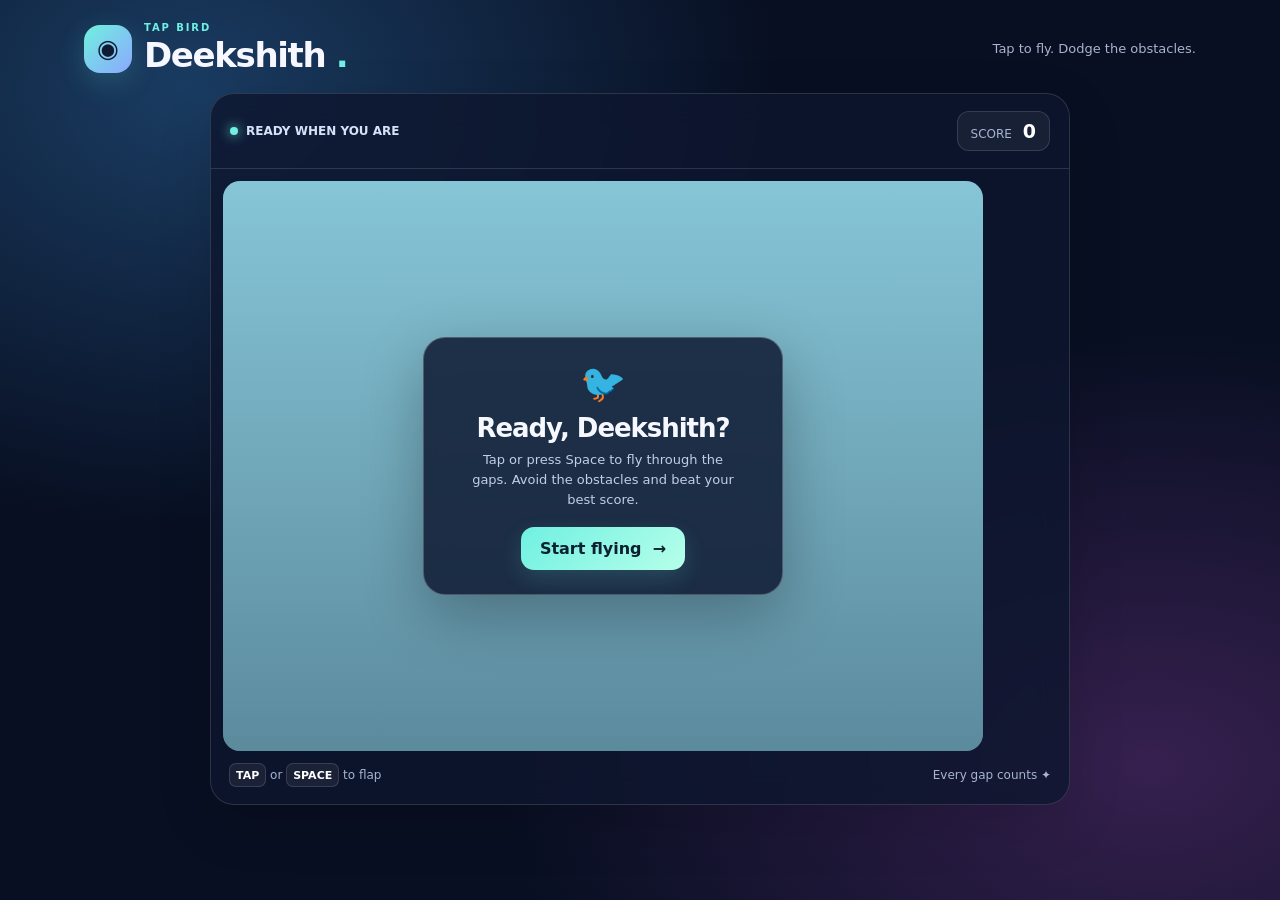
==== index.html @ be16a441 "Add files via upload" ====
<!DOCTYPE html>
<html lang="en">
<head>
<meta charset="UTF-8">
<meta name="viewport" content="width=device-width, initial-scale=1, viewport-fit=cover">
<title>Deekshith</title>
<style>
:root{--ink:#f7f8ff;--muted:#a8b4d0;--panel:rgba(14,23,47,.82);--line:rgba(255,255,255,.13);--cyan:#70f0e2;--pink:#ff7da8;--gold:#ffd477}
*{box-sizing:border-box}html,body{margin:0;min-height:100%;font-family:Inter,ui-sans-serif,system-ui,-apple-system,Segoe UI,Roboto,Arial,sans-serif;background:#080f22;color:var(--ink)}
body{min-height:100vh;overflow-x:hidden;background:radial-gradient(ellipse at 15% 10%,#1a3c62 0,transparent 38%),radial-gradient(ellipse at 90% 85%,#36204f 0,transparent 40%),#080f22}
button,input{font:inherit}button{cursor:pointer}
.app{width:min(1180px,100%);margin:auto;padding:22px clamp(14px,3vw,34px) 30px}
header{display:flex;align-items:center;justify-content:space-between;gap:16px;margin-bottom:18px}
.brand{display:flex;align-items:center;gap:12px}.logo{width:48px;height:48px;border-radius:16px;display:grid;place-items:center;background:linear-gradient(135deg,#6ff1df,#8ca7ff);color:#101b33;font-size:25px;box-shadow:0 8px 28px #5fe7dc30}
.eyebrow{text-transform:uppercase;letter-spacing:.19em;font-size:10px;font-weight:800;color:var(--cyan)}h1{font-size:clamp(23px,3vw,34px);margin:2px 0 0;letter-spacing:-.04em}.header-note{color:var(--muted);font-size:13px;text-align:right}
.layout{display:grid;grid-template-columns:minmax(0,860px);justify-content:center;gap:18px;align-items:start}
.game-card,.panel{border:1px solid var(--line);background:var(--panel);backdrop-filter:blur(16px);border-radius:24px;overflow:hidden;box-shadow:0 18px 55px #0002}
.game-top{padding:17px 19px;display:flex;justify-content:space-between;align-items:center;gap:12px;border-bottom:1px solid var(--line)}
.status{display:flex;align-items:center;gap:8px;color:#d6e2f8;font-size:12px;font-weight:700}.dot{width:8px;height:8px;border-radius:50%;background:var(--cyan);box-shadow:0 0 12px var(--cyan)}
.score-pill{background:#ffffff0d;border:1px solid var(--line);padding:8px 13px;border-radius:12px;font-size:12px;color:var(--muted)}.score-pill b{font-size:19px;color:white;margin-left:7px}
.stage-wrap{padding:12px;position:relative}.stage{position:relative;overflow:hidden;border-radius:17px;background:#93d8e8;aspect-ratio:4/3;min-height:300px;max-height:570px;touch-action:manipulation;outline:none}
canvas{display:block;width:100%;height:100%;position:absolute;inset:0}
.overlay{position:absolute;inset:0;display:flex;align-items:center;justify-content:center;padding:20px;background:linear-gradient(180deg,#07142c18,#07142c65);text-align:center}
.overlay.hidden{display:none}.modal{width:min(360px,100%);padding:24px 20px;border:1px solid #ffffff38;border-radius:22px;background:#101b33dc;backdrop-filter:blur(15px);box-shadow:0 20px 60px #0004}
.modal .bird-icon{font-size:37px}.modal h2{margin:8px 0 7px;font-size:26px;letter-spacing:-.04em}.modal p{margin:0 auto 17px;max-width:270px;color:#c1cee5;line-height:1.55;font-size:13px}
.primary{border:0;border-radius:13px;padding:12px 19px;font-weight:850;color:#0b2030;background:linear-gradient(135deg,var(--cyan),#b6ffe9);box-shadow:0 8px 22px #70f0e226;transition:transform .15s}.primary:hover{transform:translateY(-1px)}.secondary{border:1px solid var(--line);background:#ffffff0a;color:var(--ink);border-radius:12px;padding:10px 13px;font-weight:700}
.game-bottom{display:flex;justify-content:space-between;align-items:center;gap:12px;padding:0 18px 17px;color:var(--muted);font-size:12px}.keycap{display:inline-grid;place-items:center;min-width:25px;height:24px;padding:0 6px;border-radius:7px;background:#ffffff10;border:1px solid var(--line);color:#fff;font-size:11px;font-weight:800}
.side{display:none}.panel{padding:18px}.panel h3{font-size:15px;margin:0 0 5px;letter-spacing:-.02em}.sub{font-size:12px;color:var(--muted);line-height:1.5;margin:0 0 15px}
.upload-box{border:1px dashed #ffffff35;border-radius:15px;padding:13px;display:flex;align-items:center;gap:12px;background:#ffffff05;margin-top:9px;min-width:0}.upload-icon{width:38px;height:38px;flex-shrink:0;display:grid;place-items:center;border-radius:12px;background:#70f0e21a;color:var(--cyan);font-size:19px}.upload-copy{min-width:0;flex:1}.upload-copy strong{display:block;font-size:12px;margin-bottom:3px}.upload-copy small{display:block;color:var(--muted);font-size:10px;overflow-wrap:anywhere}.upload-btn{font-size:11px;font-weight:800;border:1px solid var(--line);color:#e8f2ff;background:#ffffff0a;border-radius:9px;padding:8px 10px;white-space:nowrap}.upload-btn:hover,.secondary:hover{background:#ffffff16}.file-input{display:none}
.preview-row{display:flex;align-items:center;gap:10px;margin-top:10px}.preview{width:44px;height:44px;border-radius:12px;object-fit:cover;border:1px solid var(--line);background:#ffffff0b}.preview.empty{display:grid;place-items:center;color:#7d8ca9;font-size:17px}.preview-text{min-width:0;flex:1}.preview-text b{display:block;font-size:11px}.preview-text span{display:block;color:var(--muted);font-size:10px;margin-top:3px;overflow-wrap:anywhere}
.audio-state{display:flex;align-items:center;gap:8px;font-size:11px;color:var(--muted);margin-top:9px}.audio-state .dot{background:#8fa3c7;box-shadow:none}.audio-state.loaded .dot{background:var(--cyan);box-shadow:0 0 10px #70f0e2}
.controls{display:flex;gap:8px;flex-wrap:wrap;margin-top:14px}.controls button{flex:1}
.setting{display:flex;align-items:center;justify-content:space-between;gap:12px;margin-top:12px;font-size:12px;color:#dce7fb}.setting input[type=range]{width:105px;accent-color:var(--cyan)}
.tip{font-size:11px;color:var(--muted);line-height:1.55;margin-top:13px}.tag{display:inline-block;border-radius:7px;background:#70f0e218;color:var(--cyan);font-size:10px;font-weight:800;padding:5px 8px;margin-bottom:10px}
footer{display:flex;justify-content:space-between;gap:12px;color:#7584a2;font-size:10px;padding:18px 4px 0}
@media(max-width:850px){.layout{grid-template-columns:1fr}.header-note{max-width:150px}}
@media(max-width:540px){.app{padding:14px 10px 22px}.header-note{display:none}.layout{gap:12px}.game-card{border-radius:19px}.stage-wrap{padding:8px}.stage{min-height:280px;aspect-ratio:3/4;max-height:68vh}.game-top{padding:13px}.game-bottom{padding:0 13px 14px;flex-wrap:wrap}}
.side{display:none!important} .header-note{color:var(--muted)}
</style>
</head>
<body>
<div class="app">
  <header>
    <div class="brand"><div class="logo">◉</div><div><div class="eyebrow">TAP BIRD</div><h1>Deekshith <span style="color:var(--cyan)">.</span></h1></div></div>
    <div class="header-note">Tap to fly. Dodge the obstacles.</div>
  </header>
  <main class="layout">
    <section class="game-card">
      <div class="game-top"><div class="status"><span class="dot"></span><span id="statusText">READY WHEN YOU ARE</span></div><div class="score-pill">SCORE <b id="scoreTop">0</b></div></div>
      <div class="stage-wrap"><div class="stage" id="stage" role="button" tabindex="0" aria-label="Tap to make the character fly">
        <canvas id="gameCanvas"></canvas>
        <div class="overlay" id="overlay"><div class="modal"><div class="bird-icon">🐦</div><h2 id="modalTitle">Ready, Deekshith?</h2><p id="modalText">Tap or press Space to fly through the gaps. Avoid the obstacles and beat your best score.</p><button class="primary" id="startBtn">Start flying&nbsp; →</button></div></div>
      </div></div>
      <div class="game-bottom"><span><span class="keycap">TAP</span> or <span class="keycap">SPACE</span> to flap</span><span>Every gap counts ✦</span></div>
    </section>

  </main>
</div>
<script>
(() => {
const canvas=document.getElementById('gameCanvas'), ctx=canvas.getContext('2d'), stage=document.getElementById('stage');
const overlay=document.getElementById('overlay'), startBtn=document.getElementById('startBtn');
const scoreTop=document.getElementById('scoreTop'), statusText=document.getElementById('statusText');
const modalTitle=document.getElementById('modalTitle'), modalText=document.getElementById('modalText');
const faceInput=document.getElementById('faceInput'), obstacleInput=document.getElementById('obstacleInput');
const playAudioInput=document.getElementById('playAudioInput'), overAudioInput=document.getElementById('overAudioInput');
let W=800,H=600,dpr=1, state='ready', score=0, best=0, last=0, elapsed=0, spawn=0, obstacles=[], particles=[];
let faceImg=null, obstacleImgs=[], playAudio=null, overAudio=null, muted=false, volume=.65, audioStarted=false;
// Optional local assets: replace files in the assets folder without changing this code.
function loadBundledImage(path, cb) {
  const img = new Image();
  img.onload = () => cb(img);
  img.onerror = () => {};
  img.src = path;
}
loadBundledImage('assets/friend.png', img => { faceImg = img; draw(); });
loadBundledImage('assets/obstacle-1.png', img => { obstacleImgs.push(img); draw(); });
loadBundledImage('assets/obstacle-2.png', img => { obstacleImgs.push(img); draw(); });
function loadBundledAudio(path, assign) {
  const audio = new Audio();
  audio.loop = path.includes('gameplay');
  audio.preload = 'auto';
  audio.addEventListener('canplaythrough', () => assign(audio), { once: true });
  audio.addEventListener('error', () => {});
  audio.src = path;
  audio.load();
}
loadBundledAudio('assets/gameplay.mp3', audio => { playAudio = audio; playAudio.loop = true; playAudio.volume = volume; });
loadBundledAudio('assets/gameover.mp3', audio => { overAudio = audio; overAudio.volume = volume; });

const bird={x:W*.28,y:H*.44,vy:0,r:23,rot:0};
const clamp=(v,a,b)=>Math.max(a,Math.min(b,v));
function resize(){const rect=stage.getBoundingClientRect();dpr=Math.min(window.devicePixelRatio||1,2);W=rect.width;H=rect.height;canvas.width=Math.round(W*dpr);canvas.height=Math.round(H*dpr);ctx.setTransform(dpr,0,0,dpr,0,0);bird.x=W*.28;bird.r=clamp(W*.042,17,25);if(state!=='playing')bird.y=H*.43;draw();}
window.addEventListener('resize',resize);
function roundedRect(x,y,w,h,r,fill,stroke){ctx.beginPath();ctx.roundRect(x,y,w,h,r);ctx.fillStyle=fill;ctx.fill();if(stroke){ctx.strokeStyle=stroke;ctx.lineWidth=1;ctx.stroke();}}
function background(t){const g=ctx.createLinearGradient(0,0,0,H);g.addColorStop(0,'#7ccfe7');g.addColorStop(.58,'#c5f0ec');g.addColorStop(1,'#f5e8c6');ctx.fillStyle=g;ctx.fillRect(0,0,W,H);
 // sun and clouds
 ctx.fillStyle='#fff4c9';ctx.beginPath();ctx.arc(W*.78,H*.17,Math.min(W,H)*.065,0,Math.PI*2);ctx.fill();
 for(let i=0;i<5;i++){let x=((i*191-t*.018)%(W+160)+W+160)%(W+160)-80,y=H*(.12+(i%3)*.105),s=.6+(i%3)*.16;ctx.fillStyle='#ffffff70';ctx.beginPath();ctx.ellipse(x,y,30*s,12*s,0,0,Math.PI*2);ctx.ellipse(x+18*s,y-7*s,19*s,15*s,0,0,Math.PI*2);ctx.ellipse(x+35*s,y,27*s,11*s,0,0,Math.PI*2);ctx.fill();}
 ctx.fillStyle='#8bd3bd';ctx.beginPath();ctx.moveTo(0,H*.72);for(let x=0;x<=W+10;x+=10)ctx.lineTo(x,H*.69+Math.sin(x*.012+t*.0002)*18+Math.sin(x*.026)*7);ctx.lineTo(W,H);ctx.lineTo(0,H);ctx.fill();
 ctx.fillStyle='#65bd9f';ctx.beginPath();ctx.moveTo(0,H*.82);for(let x=0;x<=W+10;x+=10)ctx.lineTo(x,H*.79+Math.sin(x*.009+t*.00015+1)*20);ctx.lineTo(W,H);ctx.lineTo(0,H);ctx.fill();
 ctx.fillStyle='#f4dfab';ctx.fillRect(0,H-25,W,25);ctx.fillStyle='#d5bc86';ctx.fillRect(0,H-25,W,4);
}
function drawObstacle(o){const gap=o.gap, topH=o.gapY-gap/2, botY=o.gapY+gap/2;
 const drawPanel=(x,y,w,h,img,flip)=>{ctx.save();ctx.beginPath();ctx.rect(x,y,w,h);ctx.clip();
 if(img&&img.complete&&img.naturalWidth){let iw=img.naturalWidth,ih=img.naturalHeight;let scale=Math.max(w/iw,h/ih);let dw=iw*scale,dh=ih*scale;ctx.translate(x+w/2,y+h/2);if(flip)ctx.rotate(Math.PI);ctx.drawImage(img,-dw/2,-dh/2,dw,dh);}
 else{const gg=ctx.createLinearGradient(x,y,x+w,y+h);gg.addColorStop(0,'#5a6b92');gg.addColorStop(.5,'#344767');gg.addColorStop(1,'#233451');ctx.fillStyle=gg;ctx.fillRect(x,y,w,h);ctx.strokeStyle='#94f4e3';ctx.lineWidth=2;ctx.strokeRect(x+5,y+5,w-10,h-10);ctx.fillStyle='#ffffff15';for(let yy=y+14;yy<y+h;yy+=24)ctx.fillRect(x+8,yy,w-16,2);ctx.fillStyle='#d2e6ff';ctx.font='bold 10px system-ui';ctx.textAlign='center';ctx.fillText('DODGE',x+w/2,y+h/2);}
 ctx.restore();ctx.fillStyle='#ffffff30';ctx.fillRect(x,y,w,4);ctx.fillStyle='#132442';ctx.fillRect(x-3,y+h-5,w+6,5);};
 const img=o.img;drawPanel(o.x,0,o.w,Math.max(0,topH),img,true);drawPanel(o.x,botY,o.w,H-botY,img,false);
}
function drawBird(t){ctx.save();ctx.translate(bird.x,bird.y);ctx.rotate(bird.rot);ctx.shadowColor='#13244250';ctx.shadowBlur=10;ctx.shadowOffsetY=4;
 if(faceImg&&faceImg.complete&&faceImg.naturalWidth){ctx.save();ctx.beginPath();ctx.arc(0,0,bird.r,0,Math.PI*2);ctx.clip();const iw=faceImg.naturalWidth,ih=faceImg.naturalHeight,scale=Math.max((bird.r*2)/iw,(bird.r*2)/ih);const dw=iw*scale,dh=ih*scale;ctx.drawImage(faceImg,-dw/2,-dh/2,dw,dh);ctx.restore();ctx.strokeStyle='#fff';ctx.lineWidth=3;ctx.beginPath();ctx.arc(0,0,bird.r,0,Math.PI*2);ctx.stroke();}
 else{ctx.fillStyle='#ffcc66';ctx.beginPath();ctx.ellipse(0,0,bird.r*1.1,bird.r*.9,0,0,Math.PI*2);ctx.fill();ctx.fillStyle='#ffad54';ctx.beginPath();ctx.ellipse(-bird.r*.2,bird.r*.15,bird.r*.55,bird.r*.32,Math.sin(t*.02)*.2,0,Math.PI*2);ctx.fill();ctx.fillStyle='#fff';ctx.beginPath();ctx.arc(bird.r*.38,-bird.r*.18,bird.r*.22,0,Math.PI*2);ctx.fill();ctx.fillStyle='#17243b';ctx.beginPath();ctx.arc(bird.r*.45,-bird.r*.18,bird.r*.1,0,Math.PI*2);ctx.fill();ctx.fillStyle='#ff7d6b';ctx.beginPath();ctx.moveTo(bird.r*.78,0);ctx.lineTo(bird.r*1.35,bird.r*.12);ctx.lineTo(bird.r*.78,bird.r*.28);ctx.closePath();ctx.fill();}
 ctx.restore();}
function draw(){if(!ctx||!W||!H)return;ctx.clearRect(0,0,W,H);background(elapsed);for(const o of obstacles)drawObstacle(o);for(const p of particles){ctx.globalAlpha=clamp(p.life/35,0,1);ctx.fillStyle=p.color;ctx.beginPath();ctx.arc(p.x,p.y,p.r,0,Math.PI*2);ctx.fill();}ctx.globalAlpha=1;drawBird(elapsed);
 if(state==='playing'){ctx.fillStyle='#122442aa';roundedRect(12,12,98,35,12,'#12244255');ctx.fillStyle='#fff';ctx.font='800 12px system-ui';ctx.textAlign='left';ctx.fillText('BEST  '+best,23,34);}
}
function flap(){if(state==='ready'){startGame();return;}if(state==='over')return;if(state==='playing'){bird.vy=-H*.48;bird.rot=-.32;for(let i=0;i<5;i++)particles.push({x:bird.x-12,y:bird.y+8,vx:-Math.random()*2-1,vy:Math.random()*2-1,r:2+Math.random()*2,life:25,color:'#fff2c0'});}}
function startGame(){state='playing';score=0;elapsed=0;spawn=.35;obstacles=[];particles=[];bird.y=H*.43;bird.vy=0;bird.rot=0;scoreTop.textContent='0';statusText.textContent='IN FLIGHT';overlay.classList.add('hidden');startBtn.textContent='Play again →';startGameplayAudio();flap();}
function gameOver(){if(state!=='playing')return;state='over';best=Math.max(best,score);statusText.textContent='FLIGHT ENDED';stopGameplayAudio();playOneShot(overAudio);modalTitle.textContent=score>=10?'Legendary flight!':'Nice try, Deekshith!';modalText.textContent=`You scored ${score} point${score===1?'':'s'}. Best score: ${best}. Ready for another flight?`;startBtn.textContent='Fly again  ↻';overlay.classList.remove('hidden');}
function update(dt){elapsed+=dt*1000;if(state==='playing'){bird.vy+=H*1.28*dt;bird.y+=bird.vy*dt;bird.rot=clamp(bird.vy/(H*.75),-.45,1.15);
 spawn-=dt;if(spawn<=0){const gap=clamp(H*.34,145,210),margin=gap/2+26;obstacles.push({x:W+24,w:clamp(W*.13,56,83),gapY:margin+Math.random()*(H-25-margin*2),gap,img:obstacleImgs.length?obstacleImgs[Math.floor(Math.random()*obstacleImgs.length)]:null,passed:false});spawn=clamp(1.5-score*.012,.95,1.5);}
 for(const o of obstacles){o.x-=W*.43*dt;const topH=o.gapY-o.gap/2,botY=o.gapY+o.gap/2;if(!o.passed&&o.x+o.w<bird.x){o.passed=true;score++;scoreTop.textContent=score;}}
 obstacles=obstacles.filter(o=>o.x+o.w>-10);
 if(bird.y-bird.r<0||bird.y+bird.r>H-25)gameOver();
 for(const o of obstacles){const overlapX=bird.x+bird.r*.72>o.x&&bird.x-bird.r*.72<o.x+o.w;const outsideGap=bird.y-bird.r*.72<o.gapY-o.gap/2||bird.y+bird.r*.72>o.gapY+o.gap/2;if(overlapX&&outsideGap)gameOver();}
 }
 particles.forEach(p=>{p.x+=p.vx;p.y+=p.vy;p.life--;});particles=particles.filter(p=>p.life>0);draw();}
function loop(now){if(!last)last=now;const dt=Math.min((now-last)/1000,.035);last=now;update(dt);requestAnimationFrame(loop);}
function fileImage(file,cb){if(!file)return;const url=URL.createObjectURL(file),img=new Image();img.onload=()=>cb(img,url,file);img.onerror=()=>alert('That image could not be loaded. Please try another file.');img.src=url;}
if(faceInput) faceInput.addEventListener('change',e=>{const f=e.target.files[0];fileImage(f,(img,url,file)=>{faceImg=img;const p=document.getElementById('facePreview');p.className='preview';p.innerHTML='';p.appendChild(Object.assign(document.createElement('img'),{src:url,style:'width:100%;height:100%;object-fit:cover;border-radius:12px'}));document.getElementById('faceName').textContent=file.name;document.getElementById('faceInfo').textContent='Face ready for flight';draw();});});
if(obstacleInput) obstacleInput.addEventListener('change',e=>{const files=[...e.target.files];if(!files.length)return;obstacleImgs=[];let left=files.length;files.forEach(f=>fileImage(f,(img,url)=>{obstacleImgs.push(img);if(--left===0){document.getElementById('obstaclePreview').className='preview';document.getElementById('obstaclePreview').innerHTML='';const im=document.createElement('img');im.src=URL.createObjectURL(files[0]);im.style='width:100%;height:100%;object-fit:cover;border-radius:12px';document.getElementById('obstaclePreview').appendChild(im);document.getElementById('obstacleName').textContent=files.length+' image'+(files.length>1?'s':'')+' loaded';document.getElementById('obstacleInfo').textContent='Randomly used in obstacle pairs';}}));});
function setAudio(input,which){if(!input)return;input.addEventListener('change',e=>{const f=e.target.files[0];if(!f)return;const url=URL.createObjectURL(f);if(which==='play'){if(playAudio){playAudio.pause();playAudio=null;}playAudio=new Audio(url);playAudio.loop=true;playAudio.volume=volume;playAudio.addEventListener('error',()=>alert('Could not play this audio file. Try MP3, WAV, or OGG.'));setAudioState('playAudioState',f.name,true);if(state==='playing')startGameplayAudio();}else{overAudio=new Audio(url);overAudio.volume=volume;overAudio.addEventListener('error',()=>alert('Could not play this audio file. Try MP3, WAV, or OGG.'));setAudioState('overAudioState',f.name,true);}});}
function setAudioState(id,name,loaded){const el=document.getElementById(id);el.classList.toggle('loaded',loaded);el.innerHTML='<span class="dot"></span><span></span>';el.querySelector('span:last-child').textContent=loaded?name:'No audio selected';}
function startGameplayAudio(){if(playAudio&&!muted){playAudio.volume=volume;playAudio.currentTime=0;playAudio.play().catch(()=>{});audioStarted=true;}}
function stopGameplayAudio(){if(playAudio){playAudio.pause();playAudio.currentTime=0;}}
function playOneShot(a){if(a&&!muted){a.pause();a.currentTime=0;a.volume=volume;a.play().catch(()=>{});}}
startBtn.addEventListener('click',e=>{e.stopPropagation();startGame();});
stage.addEventListener('pointerdown',e=>{if(e.target.closest('button'))return; e.preventDefault();flap();});
stage.addEventListener('keydown',e=>{if(e.code==='Space'||e.code==='ArrowUp'){e.preventDefault();flap();}});
window.addEventListener('keydown',e=>{if((e.code==='Space'||e.code==='ArrowUp')&&!e.repeat&&!['INPUT','BUTTON'].includes(document.activeElement.tagName)){e.preventDefault();flap();}});
document.getElementById('restartBtn').addEventListener('click',startGame);
document.getElementById('muteBtn').addEventListener('click',()=>{muted=!muted;document.getElementById('muteBtn').textContent=muted?'♫ Sound off':'♫ Sound on';if(muted)stopGameplayAudio();else if(state==='playing')startGameplayAudio();});
document.getElementById('volume').addEventListener('input',e=>{volume=Number(e.target.value)/100;document.getElementById('volumeValue').textContent=e.target.value+'%';if(playAudio)playAudio.volume=muted?0:volume;if(overAudio)overAudio.volume=muted?0:volume;});
if(playAudioInput) setAudio(playAudioInput,'play');if(overAudioInput) setAudio(overAudioInput,'over');
resize();requestAnimationFrame(loop);
})();
</script>
</body>
</html>
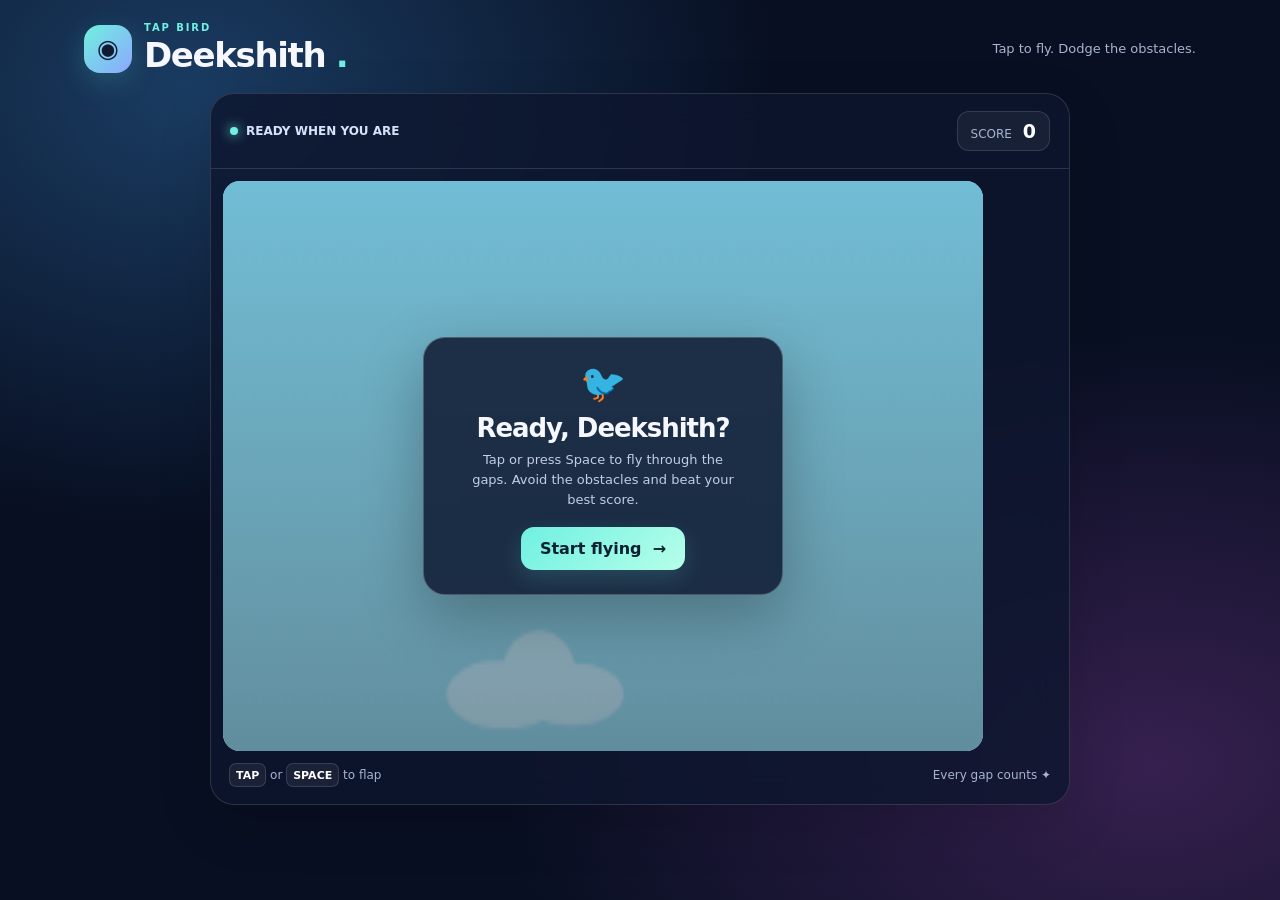
==== commit 0f7e2728: "Add files via upload" ====
--- a/index.html
+++ b/index.html
@@ -101,12 +101,21 @@
  ctx.fillStyle='#65bd9f';ctx.beginPath();ctx.moveTo(0,H*.82);for(let x=0;x<=W+10;x+=10)ctx.lineTo(x,H*.79+Math.sin(x*.009+t*.00015+1)*20);ctx.lineTo(W,H);ctx.lineTo(0,H);ctx.fill();
  ctx.fillStyle='#f4dfab';ctx.fillRect(0,H-25,W,25);ctx.fillStyle='#d5bc86';ctx.fillRect(0,H-25,W,4);
 }
+const mathTopics=[
+ 'M1 · MATRICES','M1 · JACOBIANS','M1 · MAXIMA & MINIMA','M2 · LAPLACE TRANSFORMS',
+ 'M2 · FOURIER SERIES','M2 · VECTOR CALCULUS','M3 · COMPLEX VARIABLES','M3 · RESIDUES',
+ 'M3 · CONFORMAL MAPPING','DM · GRAPH THEORY','DM · LOGIC','DM · RECURRENCE RELATIONS',
+ 'AM · NUMERICAL METHODS','AM · PROBABILITY','AM · INTERPOLATION'
+];
 function drawObstacle(o){const gap=o.gap, topH=o.gapY-gap/2, botY=o.gapY+gap/2;
- const drawPanel=(x,y,w,h,img,flip)=>{ctx.save();ctx.beginPath();ctx.rect(x,y,w,h);ctx.clip();
+ const drawPanel=(x,y,w,h,img,flip,label)=>{ctx.save();ctx.beginPath();ctx.rect(x,y,w,h);ctx.clip();
  if(img&&img.complete&&img.naturalWidth){let iw=img.naturalWidth,ih=img.naturalHeight;let scale=Math.max(w/iw,h/ih);let dw=iw*scale,dh=ih*scale;ctx.translate(x+w/2,y+h/2);if(flip)ctx.rotate(Math.PI);ctx.drawImage(img,-dw/2,-dh/2,dw,dh);}
  else{const gg=ctx.createLinearGradient(x,y,x+w,y+h);gg.addColorStop(0,'#5a6b92');gg.addColorStop(.5,'#344767');gg.addColorStop(1,'#233451');ctx.fillStyle=gg;ctx.fillRect(x,y,w,h);ctx.strokeStyle='#94f4e3';ctx.lineWidth=2;ctx.strokeRect(x+5,y+5,w-10,h-10);ctx.fillStyle='#ffffff15';for(let yy=y+14;yy<y+h;yy+=24)ctx.fillRect(x+8,yy,w-16,2);ctx.fillStyle='#d2e6ff';ctx.font='bold 10px system-ui';ctx.textAlign='center';ctx.fillText('DODGE',x+w/2,y+h/2);}
- ctx.restore();ctx.fillStyle='#ffffff30';ctx.fillRect(x,y,w,4);ctx.fillStyle='#132442';ctx.fillRect(x-3,y+h-5,w+6,5);};
- const img=o.img;drawPanel(o.x,0,o.w,Math.max(0,topH),img,true);drawPanel(o.x,botY,o.w,H-botY,img,false);
+ ctx.restore();ctx.fillStyle='#ffffff30';ctx.fillRect(x,y,w,4);ctx.fillStyle='#132442';ctx.fillRect(x-3,y+h-5,w+6,5);
+ // Topic label stays visible on each obstacle, even when a custom image is used.
+ if(h>42){ctx.save();ctx.font='800 '+(w<68?'8':'9')+'px system-ui';ctx.textAlign='center';ctx.textBaseline='middle';const tw=Math.min(w-6,ctx.measureText(label).width+10),th=20,tx=x+w/2,ty=clamp(y+h/2,y+th/2+3,y+h-th/2-3);roundedRect(tx-tw/2,ty-th/2,tw,th,5,'#101b32e8','#b8f7e8');ctx.fillStyle='#ffffff';ctx.fillText(label,tx,ty,tw-5);ctx.restore();}
+ };
+ const img=o.img;drawPanel(o.x,0,o.w,Math.max(0,topH),img,true,o.topic);drawPanel(o.x,botY,o.w,H-botY,img,false,o.topic);
 }
 function drawBird(t){ctx.save();ctx.translate(bird.x,bird.y);ctx.rotate(bird.rot);ctx.shadowColor='#13244250';ctx.shadowBlur=10;ctx.shadowOffsetY=4;
  if(faceImg&&faceImg.complete&&faceImg.naturalWidth){ctx.save();ctx.beginPath();ctx.arc(0,0,bird.r,0,Math.PI*2);ctx.clip();const iw=faceImg.naturalWidth,ih=faceImg.naturalHeight,scale=Math.max((bird.r*2)/iw,(bird.r*2)/ih);const dw=iw*scale,dh=ih*scale;ctx.drawImage(faceImg,-dw/2,-dh/2,dw,dh);ctx.restore();ctx.strokeStyle='#fff';ctx.lineWidth=3;ctx.beginPath();ctx.arc(0,0,bird.r,0,Math.PI*2);ctx.stroke();}
@@ -119,7 +128,7 @@
 function startGame(){state='playing';score=0;elapsed=0;spawn=.35;obstacles=[];particles=[];bird.y=H*.43;bird.vy=0;bird.rot=0;scoreTop.textContent='0';statusText.textContent='IN FLIGHT';overlay.classList.add('hidden');startBtn.textContent='Play again →';startGameplayAudio();flap();}
 function gameOver(){if(state!=='playing')return;state='over';best=Math.max(best,score);statusText.textContent='FLIGHT ENDED';stopGameplayAudio();playOneShot(overAudio);modalTitle.textContent=score>=10?'Legendary flight!':'Nice try, Deekshith!';modalText.textContent=`You scored ${score} point${score===1?'':'s'}. Best score: ${best}. Ready for another flight?`;startBtn.textContent='Fly again  ↻';overlay.classList.remove('hidden');}
 function update(dt){elapsed+=dt*1000;if(state==='playing'){bird.vy+=H*1.28*dt;bird.y+=bird.vy*dt;bird.rot=clamp(bird.vy/(H*.75),-.45,1.15);
- spawn-=dt;if(spawn<=0){const gap=clamp(H*.34,145,210),margin=gap/2+26;obstacles.push({x:W+24,w:clamp(W*.13,56,83),gapY:margin+Math.random()*(H-25-margin*2),gap,img:obstacleImgs.length?obstacleImgs[Math.floor(Math.random()*obstacleImgs.length)]:null,passed:false});spawn=clamp(1.5-score*.012,.95,1.5);}
+ spawn-=dt;if(spawn<=0){const gap=clamp(H*.34,145,210),margin=gap/2+26;obstacles.push({x:W+24,w:clamp(W*.13,56,83),gapY:margin+Math.random()*(H-25-margin*2),gap,img:obstacleImgs.length?obstacleImgs[Math.floor(Math.random()*obstacleImgs.length)]:null,topic:mathTopics[Math.floor(Math.random()*mathTopics.length)],passed:false});spawn=clamp(1.5-score*.012,.95,1.5);}
  for(const o of obstacles){o.x-=W*.43*dt;const topH=o.gapY-o.gap/2,botY=o.gapY+o.gap/2;if(!o.passed&&o.x+o.w<bird.x){o.passed=true;score++;scoreTop.textContent=score;}}
  obstacles=obstacles.filter(o=>o.x+o.w>-10);
  if(bird.y-bird.r<0||bird.y+bird.r>H-25)gameOver();
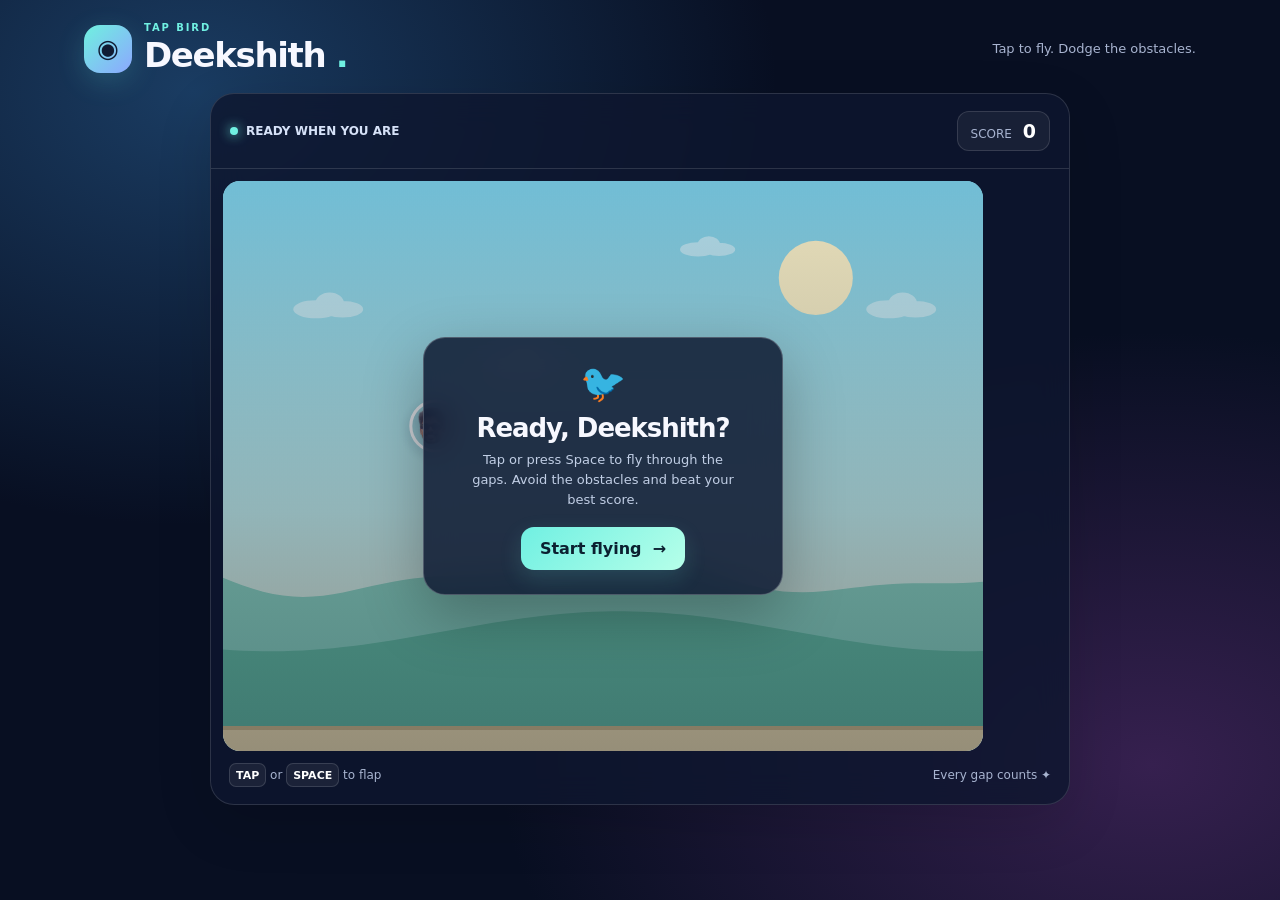
==== commit e1db42fe: "Add files via upload" ====
--- a/index.html
+++ b/index.html
@@ -148,9 +148,9 @@
 stage.addEventListener('pointerdown',e=>{if(e.target.closest('button'))return; e.preventDefault();flap();});
 stage.addEventListener('keydown',e=>{if(e.code==='Space'||e.code==='ArrowUp'){e.preventDefault();flap();}});
 window.addEventListener('keydown',e=>{if((e.code==='Space'||e.code==='ArrowUp')&&!e.repeat&&!['INPUT','BUTTON'].includes(document.activeElement.tagName)){e.preventDefault();flap();}});
-document.getElementById('restartBtn').addEventListener('click',startGame);
-document.getElementById('muteBtn').addEventListener('click',()=>{muted=!muted;document.getElementById('muteBtn').textContent=muted?'♫ Sound off':'♫ Sound on';if(muted)stopGameplayAudio();else if(state==='playing')startGameplayAudio();});
-document.getElementById('volume').addEventListener('input',e=>{volume=Number(e.target.value)/100;document.getElementById('volumeValue').textContent=e.target.value+'%';if(playAudio)playAudio.volume=muted?0:volume;if(overAudio)overAudio.volume=muted?0:volume;});
+const restartBtn=document.getElementById('restartBtn');if(restartBtn)restartBtn.addEventListener('click',startGame);
+const muteBtn=document.getElementById('muteBtn');if(muteBtn)muteBtn.addEventListener('click',()=>{muted=!muted;muteBtn.textContent=muted?'♫ Sound off':'♫ Sound on';if(muted)stopGameplayAudio();else if(state==='playing')startGameplayAudio();});
+const volumeInput=document.getElementById('volume');if(volumeInput)volumeInput.addEventListener('input',e=>{volume=Number(e.target.value)/100;const volumeValue=document.getElementById('volumeValue');if(volumeValue)volumeValue.textContent=e.target.value+'%';if(playAudio)playAudio.volume=muted?0:volume;if(overAudio)overAudio.volume=muted?0:volume;});
 if(playAudioInput) setAudio(playAudioInput,'play');if(overAudioInput) setAudio(overAudioInput,'over');
 resize();requestAnimationFrame(loop);
 })();
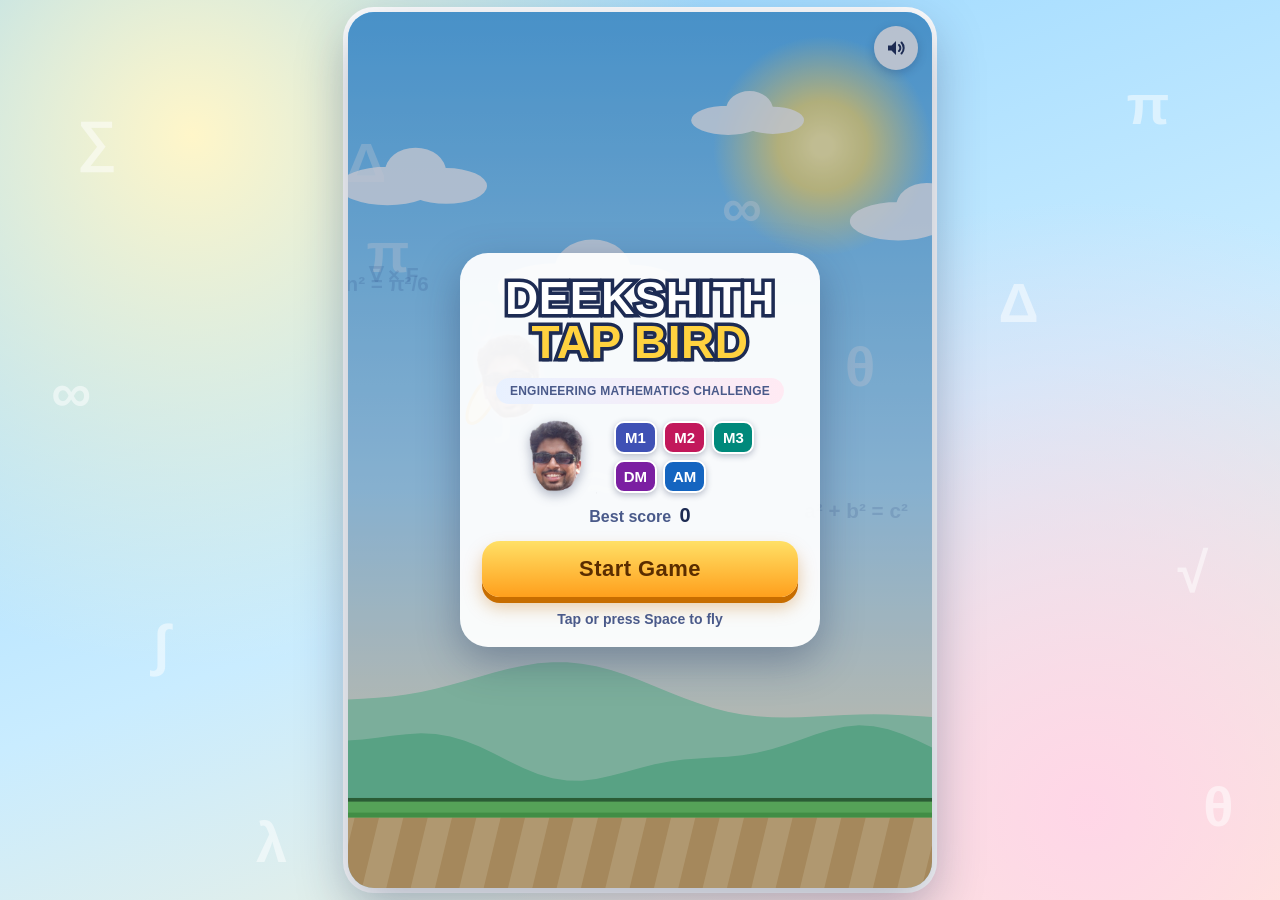
==== commit ffbdee43: "Add files via upload" ====
--- a/index.html
+++ b/index.html
@@ -2,158 +2,107 @@
 <html lang="en">
 <head>
 <meta charset="UTF-8">
-<meta name="viewport" content="width=device-width, initial-scale=1, viewport-fit=cover">
-<title>Deekshith</title>
-<style>
-:root{--ink:#f7f8ff;--muted:#a8b4d0;--panel:rgba(14,23,47,.82);--line:rgba(255,255,255,.13);--cyan:#70f0e2;--pink:#ff7da8;--gold:#ffd477}
-*{box-sizing:border-box}html,body{margin:0;min-height:100%;font-family:Inter,ui-sans-serif,system-ui,-apple-system,Segoe UI,Roboto,Arial,sans-serif;background:#080f22;color:var(--ink)}
-body{min-height:100vh;overflow-x:hidden;background:radial-gradient(ellipse at 15% 10%,#1a3c62 0,transparent 38%),radial-gradient(ellipse at 90% 85%,#36204f 0,transparent 40%),#080f22}
-button,input{font:inherit}button{cursor:pointer}
-.app{width:min(1180px,100%);margin:auto;padding:22px clamp(14px,3vw,34px) 30px}
-header{display:flex;align-items:center;justify-content:space-between;gap:16px;margin-bottom:18px}
-.brand{display:flex;align-items:center;gap:12px}.logo{width:48px;height:48px;border-radius:16px;display:grid;place-items:center;background:linear-gradient(135deg,#6ff1df,#8ca7ff);color:#101b33;font-size:25px;box-shadow:0 8px 28px #5fe7dc30}
-.eyebrow{text-transform:uppercase;letter-spacing:.19em;font-size:10px;font-weight:800;color:var(--cyan)}h1{font-size:clamp(23px,3vw,34px);margin:2px 0 0;letter-spacing:-.04em}.header-note{color:var(--muted);font-size:13px;text-align:right}
-.layout{display:grid;grid-template-columns:minmax(0,860px);justify-content:center;gap:18px;align-items:start}
-.game-card,.panel{border:1px solid var(--line);background:var(--panel);backdrop-filter:blur(16px);border-radius:24px;overflow:hidden;box-shadow:0 18px 55px #0002}
-.game-top{padding:17px 19px;display:flex;justify-content:space-between;align-items:center;gap:12px;border-bottom:1px solid var(--line)}
-.status{display:flex;align-items:center;gap:8px;color:#d6e2f8;font-size:12px;font-weight:700}.dot{width:8px;height:8px;border-radius:50%;background:var(--cyan);box-shadow:0 0 12px var(--cyan)}
-.score-pill{background:#ffffff0d;border:1px solid var(--line);padding:8px 13px;border-radius:12px;font-size:12px;color:var(--muted)}.score-pill b{font-size:19px;color:white;margin-left:7px}
-.stage-wrap{padding:12px;position:relative}.stage{position:relative;overflow:hidden;border-radius:17px;background:#93d8e8;aspect-ratio:4/3;min-height:300px;max-height:570px;touch-action:manipulation;outline:none}
-canvas{display:block;width:100%;height:100%;position:absolute;inset:0}
-.overlay{position:absolute;inset:0;display:flex;align-items:center;justify-content:center;padding:20px;background:linear-gradient(180deg,#07142c18,#07142c65);text-align:center}
-.overlay.hidden{display:none}.modal{width:min(360px,100%);padding:24px 20px;border:1px solid #ffffff38;border-radius:22px;background:#101b33dc;backdrop-filter:blur(15px);box-shadow:0 20px 60px #0004}
-.modal .bird-icon{font-size:37px}.modal h2{margin:8px 0 7px;font-size:26px;letter-spacing:-.04em}.modal p{margin:0 auto 17px;max-width:270px;color:#c1cee5;line-height:1.55;font-size:13px}
-.primary{border:0;border-radius:13px;padding:12px 19px;font-weight:850;color:#0b2030;background:linear-gradient(135deg,var(--cyan),#b6ffe9);box-shadow:0 8px 22px #70f0e226;transition:transform .15s}.primary:hover{transform:translateY(-1px)}.secondary{border:1px solid var(--line);background:#ffffff0a;color:var(--ink);border-radius:12px;padding:10px 13px;font-weight:700}
-.game-bottom{display:flex;justify-content:space-between;align-items:center;gap:12px;padding:0 18px 17px;color:var(--muted);font-size:12px}.keycap{display:inline-grid;place-items:center;min-width:25px;height:24px;padding:0 6px;border-radius:7px;background:#ffffff10;border:1px solid var(--line);color:#fff;font-size:11px;font-weight:800}
-.side{display:none}.panel{padding:18px}.panel h3{font-size:15px;margin:0 0 5px;letter-spacing:-.02em}.sub{font-size:12px;color:var(--muted);line-height:1.5;margin:0 0 15px}
-.upload-box{border:1px dashed #ffffff35;border-radius:15px;padding:13px;display:flex;align-items:center;gap:12px;background:#ffffff05;margin-top:9px;min-width:0}.upload-icon{width:38px;height:38px;flex-shrink:0;display:grid;place-items:center;border-radius:12px;background:#70f0e21a;color:var(--cyan);font-size:19px}.upload-copy{min-width:0;flex:1}.upload-copy strong{display:block;font-size:12px;margin-bottom:3px}.upload-copy small{display:block;color:var(--muted);font-size:10px;overflow-wrap:anywhere}.upload-btn{font-size:11px;font-weight:800;border:1px solid var(--line);color:#e8f2ff;background:#ffffff0a;border-radius:9px;padding:8px 10px;white-space:nowrap}.upload-btn:hover,.secondary:hover{background:#ffffff16}.file-input{display:none}
-.preview-row{display:flex;align-items:center;gap:10px;margin-top:10px}.preview{width:44px;height:44px;border-radius:12px;object-fit:cover;border:1px solid var(--line);background:#ffffff0b}.preview.empty{display:grid;place-items:center;color:#7d8ca9;font-size:17px}.preview-text{min-width:0;flex:1}.preview-text b{display:block;font-size:11px}.preview-text span{display:block;color:var(--muted);font-size:10px;margin-top:3px;overflow-wrap:anywhere}
-.audio-state{display:flex;align-items:center;gap:8px;font-size:11px;color:var(--muted);margin-top:9px}.audio-state .dot{background:#8fa3c7;box-shadow:none}.audio-state.loaded .dot{background:var(--cyan);box-shadow:0 0 10px #70f0e2}
-.controls{display:flex;gap:8px;flex-wrap:wrap;margin-top:14px}.controls button{flex:1}
-.setting{display:flex;align-items:center;justify-content:space-between;gap:12px;margin-top:12px;font-size:12px;color:#dce7fb}.setting input[type=range]{width:105px;accent-color:var(--cyan)}
-.tip{font-size:11px;color:var(--muted);line-height:1.55;margin-top:13px}.tag{display:inline-block;border-radius:7px;background:#70f0e218;color:var(--cyan);font-size:10px;font-weight:800;padding:5px 8px;margin-bottom:10px}
-footer{display:flex;justify-content:space-between;gap:12px;color:#7584a2;font-size:10px;padding:18px 4px 0}
-@media(max-width:850px){.layout{grid-template-columns:1fr}.header-note{max-width:150px}}
-@media(max-width:540px){.app{padding:14px 10px 22px}.header-note{display:none}.layout{gap:12px}.game-card{border-radius:19px}.stage-wrap{padding:8px}.stage{min-height:280px;aspect-ratio:3/4;max-height:68vh}.game-top{padding:13px}.game-bottom{padding:0 13px 14px;flex-wrap:wrap}}
-.side{display:none!important} .header-note{color:var(--muted)}
-</style>
+<meta name="viewport" content="width=device-width, initial-scale=1, maximum-scale=1, user-scalable=no, viewport-fit=cover">
+<meta name="theme-color" content="#6ec6ff">
+<title>Deekshith Tap Bird</title>
+<link rel="stylesheet" href="css/style.css">
 </head>
 <body>
-<div class="app">
-  <header>
-    <div class="brand"><div class="logo">◉</div><div><div class="eyebrow">TAP BIRD</div><h1>Deekshith <span style="color:var(--cyan)">.</span></h1></div></div>
-    <div class="header-note">Tap to fly. Dodge the obstacles.</div>
-  </header>
-  <main class="layout">
-    <section class="game-card">
-      <div class="game-top"><div class="status"><span class="dot"></span><span id="statusText">READY WHEN YOU ARE</span></div><div class="score-pill">SCORE <b id="scoreTop">0</b></div></div>
-      <div class="stage-wrap"><div class="stage" id="stage" role="button" tabindex="0" aria-label="Tap to make the character fly">
-        <canvas id="gameCanvas"></canvas>
-        <div class="overlay" id="overlay"><div class="modal"><div class="bird-icon">🐦</div><h2 id="modalTitle">Ready, Deekshith?</h2><p id="modalText">Tap or press Space to fly through the gaps. Avoid the obstacles and beat your best score.</p><button class="primary" id="startBtn">Start flying&nbsp; →</button></div></div>
-      </div></div>
-      <div class="game-bottom"><span><span class="keycap">TAP</span> or <span class="keycap">SPACE</span> to flap</span><span>Every gap counts ✦</span></div>
+<div class="page-symbols" aria-hidden="true">
+  <span style="--x:6%;--y:12%;--d:0s">∑</span><span style="--x:88%;--y:8%;--d:1.2s">π</span>
+  <span style="--x:12%;--y:68%;--d:2.1s">∫</span><span style="--x:92%;--y:60%;--d:.6s">√</span>
+  <span style="--x:4%;--y:40%;--d:3s">∞</span><span style="--x:94%;--y:86%;--d:1.8s">θ</span>
+  <span style="--x:20%;--y:90%;--d:.9s">λ</span><span style="--x:78%;--y:30%;--d:2.6s">Δ</span>
+</div>
+
+<main class="shell" id="shell" data-state="ready">
+  <div class="stage" id="stage">
+    <canvas id="gameCanvas" role="img" aria-label="Deekshith Tap Bird game area"></canvas>
+
+    <!-- In-game heads-up display -->
+    <div class="hud" id="hud">
+      <div class="best-pill">Best <b id="hudBest">0</b></div>
+      <div class="hud-score" id="hudScore" aria-live="polite">0</div>
+      <div class="hud-buttons">
+        <button type="button" class="icon-btn" id="pauseBtn" aria-label="Pause game" title="Pause (P)">
+          <svg viewBox="0 0 24 24" aria-hidden="true"><rect x="6" y="5" width="4" height="14" rx="1.5"/><rect x="14" y="5" width="4" height="14" rx="1.5"/></svg>
+        </button>
+        <button type="button" class="icon-btn" id="soundBtn" aria-label="Mute sound" aria-pressed="false" title="Sound (M)">
+          <svg class="icon-sound-on" viewBox="0 0 24 24" aria-hidden="true"><path d="M4 9.5v5h3.5L12 19V5L7.5 9.5H4z"/><path class="wave" d="M15 9a4 4 0 0 1 0 6M17.5 6.5a8 8 0 0 1 0 11" fill="none" stroke-width="2" stroke-linecap="round"/></svg>
+          <svg class="icon-sound-off" viewBox="0 0 24 24" aria-hidden="true"><path d="M4 9.5v5h3.5L12 19V5L7.5 9.5H4z"/><path class="wave" d="M16 9.5l5 5M21 9.5l-5 5" fill="none" stroke-width="2" stroke-linecap="round"/></svg>
+        </button>
+      </div>
+    </div>
+
+    <!-- Start screen -->
+    <section class="overlay" id="startScreen" aria-labelledby="startTitle">
+      <div class="card">
+        <h1 class="logo" id="startTitle"><span>DEEKSHITH</span><span>TAP BIRD</span></h1>
+        <p class="subtitle">Engineering Mathematics Challenge</p>
+        <div class="preview" aria-hidden="true">
+          <div class="preview-bird"><img id="previewFace" src="assets/friend.png" alt="" draggable="false"><span class="preview-fallback">🐦</span></div>
+          <div class="preview-chips">
+            <span class="chip c-M1">M1</span><span class="chip c-M2">M2</span><span class="chip c-M3">M3</span><span class="chip c-DM">DM</span><span class="chip c-AM">AM</span>
+          </div>
+        </div>
+        <p class="best-line">Best score <b id="startBest">0</b></p>
+        <button type="button" class="btn btn-primary" id="startBtn">Start Game</button>
+        <p class="hint">Tap or press Space to fly</p>
+      </div>
     </section>
 
-  </main>
-</div>
+    <!-- Pause screen -->
+    <section class="overlay is-hidden" id="pauseScreen" aria-labelledby="pauseTitle">
+      <div class="card card-small">
+        <h2 class="card-title" id="pauseTitle">Paused</h2>
+        <p class="card-text">Take a breath. Your score is safe.</p>
+        <button type="button" class="btn btn-primary" id="resumeBtn">Resume</button>
+        <button type="button" class="btn btn-secondary" id="pauseRestartBtn">Restart</button>
+      </div>
+    </section>
+
+    <!-- Game-over screen -->
+    <section class="overlay is-hidden" id="overScreen" aria-labelledby="overTitle">
+      <div class="card">
+        <h2 class="card-title over-title" id="overTitle">GAME OVER</h2>
+        <p class="card-text" id="overMessage">One more attempt?</p>
+        <div class="score-row">
+          <div class="score-box"><span>Score</span><b id="overScore">0</b></div>
+          <div class="score-box score-box-best"><span>Best</span><b id="overBest">0</b></div>
+        </div>
+        <p class="new-best is-hidden" id="newBest">★ New best score! ★</p>
+        <button type="button" class="btn btn-primary" id="restartBtn">Restart</button>
+      </div>
+    </section>
+
+    <div class="flash" id="flash" aria-hidden="true"></div>
+  </div>
+
+  <!-- Shown only if the game cannot start -->
+  <div class="fatal is-hidden" id="fatal" role="alert">
+    <div class="card card-small">
+      <h2 class="card-title">Oops!</h2>
+      <p class="card-text">The game couldn't start in this browser. Please reload the page or try a newer browser.</p>
+      <button type="button" class="btn btn-primary" onclick="location.reload()">Reload</button>
+    </div>
+  </div>
+</main>
+
+<noscript><div class="fatal"><div class="card card-small"><h2 class="card-title">JavaScript needed</h2><p class="card-text">Please enable JavaScript to play Deekshith Tap Bird.</p></div></div></noscript>
+
+<script src="js/audio.js"></script>
+<script src="js/player.js"></script>
+<script src="js/obstacles.js"></script>
+<script src="js/ui.js"></script>
+<script src="js/game.js"></script>
 <script>
-(() => {
-const canvas=document.getElementById('gameCanvas'), ctx=canvas.getContext('2d'), stage=document.getElementById('stage');
-const overlay=document.getElementById('overlay'), startBtn=document.getElementById('startBtn');
-const scoreTop=document.getElementById('scoreTop'), statusText=document.getElementById('statusText');
-const modalTitle=document.getElementById('modalTitle'), modalText=document.getElementById('modalText');
-const faceInput=document.getElementById('faceInput'), obstacleInput=document.getElementById('obstacleInput');
-const playAudioInput=document.getElementById('playAudioInput'), overAudioInput=document.getElementById('overAudioInput');
-let W=800,H=600,dpr=1, state='ready', score=0, best=0, last=0, elapsed=0, spawn=0, obstacles=[], particles=[];
-let faceImg=null, obstacleImgs=[], playAudio=null, overAudio=null, muted=false, volume=.65, audioStarted=false;
-// Optional local assets: replace files in the assets folder without changing this code.
-function loadBundledImage(path, cb) {
-  const img = new Image();
-  img.onload = () => cb(img);
-  img.onerror = () => {};
-  img.src = path;
-}
-loadBundledImage('assets/friend.png', img => { faceImg = img; draw(); });
-loadBundledImage('assets/obstacle-1.png', img => { obstacleImgs.push(img); draw(); });
-loadBundledImage('assets/obstacle-2.png', img => { obstacleImgs.push(img); draw(); });
-function loadBundledAudio(path, assign) {
-  const audio = new Audio();
-  audio.loop = path.includes('gameplay');
-  audio.preload = 'auto';
-  audio.addEventListener('canplaythrough', () => assign(audio), { once: true });
-  audio.addEventListener('error', () => {});
-  audio.src = path;
-  audio.load();
-}
-loadBundledAudio('assets/gameplay.mp3', audio => { playAudio = audio; playAudio.loop = true; playAudio.volume = volume; });
-loadBundledAudio('assets/gameover.mp3', audio => { overAudio = audio; overAudio.volume = volume; });
-
-const bird={x:W*.28,y:H*.44,vy:0,r:23,rot:0};
-const clamp=(v,a,b)=>Math.max(a,Math.min(b,v));
-function resize(){const rect=stage.getBoundingClientRect();dpr=Math.min(window.devicePixelRatio||1,2);W=rect.width;H=rect.height;canvas.width=Math.round(W*dpr);canvas.height=Math.round(H*dpr);ctx.setTransform(dpr,0,0,dpr,0,0);bird.x=W*.28;bird.r=clamp(W*.042,17,25);if(state!=='playing')bird.y=H*.43;draw();}
-window.addEventListener('resize',resize);
-function roundedRect(x,y,w,h,r,fill,stroke){ctx.beginPath();ctx.roundRect(x,y,w,h,r);ctx.fillStyle=fill;ctx.fill();if(stroke){ctx.strokeStyle=stroke;ctx.lineWidth=1;ctx.stroke();}}
-function background(t){const g=ctx.createLinearGradient(0,0,0,H);g.addColorStop(0,'#7ccfe7');g.addColorStop(.58,'#c5f0ec');g.addColorStop(1,'#f5e8c6');ctx.fillStyle=g;ctx.fillRect(0,0,W,H);
- // sun and clouds
- ctx.fillStyle='#fff4c9';ctx.beginPath();ctx.arc(W*.78,H*.17,Math.min(W,H)*.065,0,Math.PI*2);ctx.fill();
- for(let i=0;i<5;i++){let x=((i*191-t*.018)%(W+160)+W+160)%(W+160)-80,y=H*(.12+(i%3)*.105),s=.6+(i%3)*.16;ctx.fillStyle='#ffffff70';ctx.beginPath();ctx.ellipse(x,y,30*s,12*s,0,0,Math.PI*2);ctx.ellipse(x+18*s,y-7*s,19*s,15*s,0,0,Math.PI*2);ctx.ellipse(x+35*s,y,27*s,11*s,0,0,Math.PI*2);ctx.fill();}
- ctx.fillStyle='#8bd3bd';ctx.beginPath();ctx.moveTo(0,H*.72);for(let x=0;x<=W+10;x+=10)ctx.lineTo(x,H*.69+Math.sin(x*.012+t*.0002)*18+Math.sin(x*.026)*7);ctx.lineTo(W,H);ctx.lineTo(0,H);ctx.fill();
- ctx.fillStyle='#65bd9f';ctx.beginPath();ctx.moveTo(0,H*.82);for(let x=0;x<=W+10;x+=10)ctx.lineTo(x,H*.79+Math.sin(x*.009+t*.00015+1)*20);ctx.lineTo(W,H);ctx.lineTo(0,H);ctx.fill();
- ctx.fillStyle='#f4dfab';ctx.fillRect(0,H-25,W,25);ctx.fillStyle='#d5bc86';ctx.fillRect(0,H-25,W,4);
-}
-const mathTopics=[
- 'M1 · MATRICES','M1 · JACOBIANS','M1 · MAXIMA & MINIMA','M2 · LAPLACE TRANSFORMS',
- 'M2 · FOURIER SERIES','M2 · VECTOR CALCULUS','M3 · COMPLEX VARIABLES','M3 · RESIDUES',
- 'M3 · CONFORMAL MAPPING','DM · GRAPH THEORY','DM · LOGIC','DM · RECURRENCE RELATIONS',
- 'AM · NUMERICAL METHODS','AM · PROBABILITY','AM · INTERPOLATION'
-];
-function drawObstacle(o){const gap=o.gap, topH=o.gapY-gap/2, botY=o.gapY+gap/2;
- const drawPanel=(x,y,w,h,img,flip,label)=>{ctx.save();ctx.beginPath();ctx.rect(x,y,w,h);ctx.clip();
- if(img&&img.complete&&img.naturalWidth){let iw=img.naturalWidth,ih=img.naturalHeight;let scale=Math.max(w/iw,h/ih);let dw=iw*scale,dh=ih*scale;ctx.translate(x+w/2,y+h/2);if(flip)ctx.rotate(Math.PI);ctx.drawImage(img,-dw/2,-dh/2,dw,dh);}
- else{const gg=ctx.createLinearGradient(x,y,x+w,y+h);gg.addColorStop(0,'#5a6b92');gg.addColorStop(.5,'#344767');gg.addColorStop(1,'#233451');ctx.fillStyle=gg;ctx.fillRect(x,y,w,h);ctx.strokeStyle='#94f4e3';ctx.lineWidth=2;ctx.strokeRect(x+5,y+5,w-10,h-10);ctx.fillStyle='#ffffff15';for(let yy=y+14;yy<y+h;yy+=24)ctx.fillRect(x+8,yy,w-16,2);ctx.fillStyle='#d2e6ff';ctx.font='bold 10px system-ui';ctx.textAlign='center';ctx.fillText('DODGE',x+w/2,y+h/2);}
- ctx.restore();ctx.fillStyle='#ffffff30';ctx.fillRect(x,y,w,4);ctx.fillStyle='#132442';ctx.fillRect(x-3,y+h-5,w+6,5);
- // Topic label stays visible on each obstacle, even when a custom image is used.
- if(h>42){ctx.save();ctx.font='800 '+(w<68?'8':'9')+'px system-ui';ctx.textAlign='center';ctx.textBaseline='middle';const tw=Math.min(w-6,ctx.measureText(label).width+10),th=20,tx=x+w/2,ty=clamp(y+h/2,y+th/2+3,y+h-th/2-3);roundedRect(tx-tw/2,ty-th/2,tw,th,5,'#101b32e8','#b8f7e8');ctx.fillStyle='#ffffff';ctx.fillText(label,tx,ty,tw-5);ctx.restore();}
- };
- const img=o.img;drawPanel(o.x,0,o.w,Math.max(0,topH),img,true,o.topic);drawPanel(o.x,botY,o.w,H-botY,img,false,o.topic);
-}
-function drawBird(t){ctx.save();ctx.translate(bird.x,bird.y);ctx.rotate(bird.rot);ctx.shadowColor='#13244250';ctx.shadowBlur=10;ctx.shadowOffsetY=4;
- if(faceImg&&faceImg.complete&&faceImg.naturalWidth){ctx.save();ctx.beginPath();ctx.arc(0,0,bird.r,0,Math.PI*2);ctx.clip();const iw=faceImg.naturalWidth,ih=faceImg.naturalHeight,scale=Math.max((bird.r*2)/iw,(bird.r*2)/ih);const dw=iw*scale,dh=ih*scale;ctx.drawImage(faceImg,-dw/2,-dh/2,dw,dh);ctx.restore();ctx.strokeStyle='#fff';ctx.lineWidth=3;ctx.beginPath();ctx.arc(0,0,bird.r,0,Math.PI*2);ctx.stroke();}
- else{ctx.fillStyle='#ffcc66';ctx.beginPath();ctx.ellipse(0,0,bird.r*1.1,bird.r*.9,0,0,Math.PI*2);ctx.fill();ctx.fillStyle='#ffad54';ctx.beginPath();ctx.ellipse(-bird.r*.2,bird.r*.15,bird.r*.55,bird.r*.32,Math.sin(t*.02)*.2,0,Math.PI*2);ctx.fill();ctx.fillStyle='#fff';ctx.beginPath();ctx.arc(bird.r*.38,-bird.r*.18,bird.r*.22,0,Math.PI*2);ctx.fill();ctx.fillStyle='#17243b';ctx.beginPath();ctx.arc(bird.r*.45,-bird.r*.18,bird.r*.1,0,Math.PI*2);ctx.fill();ctx.fillStyle='#ff7d6b';ctx.beginPath();ctx.moveTo(bird.r*.78,0);ctx.lineTo(bird.r*1.35,bird.r*.12);ctx.lineTo(bird.r*.78,bird.r*.28);ctx.closePath();ctx.fill();}
- ctx.restore();}
-function draw(){if(!ctx||!W||!H)return;ctx.clearRect(0,0,W,H);background(elapsed);for(const o of obstacles)drawObstacle(o);for(const p of particles){ctx.globalAlpha=clamp(p.life/35,0,1);ctx.fillStyle=p.color;ctx.beginPath();ctx.arc(p.x,p.y,p.r,0,Math.PI*2);ctx.fill();}ctx.globalAlpha=1;drawBird(elapsed);
- if(state==='playing'){ctx.fillStyle='#122442aa';roundedRect(12,12,98,35,12,'#12244255');ctx.fillStyle='#fff';ctx.font='800 12px system-ui';ctx.textAlign='left';ctx.fillText('BEST  '+best,23,34);}
-}
-function flap(){if(state==='ready'){startGame();return;}if(state==='over')return;if(state==='playing'){bird.vy=-H*.48;bird.rot=-.32;for(let i=0;i<5;i++)particles.push({x:bird.x-12,y:bird.y+8,vx:-Math.random()*2-1,vy:Math.random()*2-1,r:2+Math.random()*2,life:25,color:'#fff2c0'});}}
-function startGame(){state='playing';score=0;elapsed=0;spawn=.35;obstacles=[];particles=[];bird.y=H*.43;bird.vy=0;bird.rot=0;scoreTop.textContent='0';statusText.textContent='IN FLIGHT';overlay.classList.add('hidden');startBtn.textContent='Play again →';startGameplayAudio();flap();}
-function gameOver(){if(state!=='playing')return;state='over';best=Math.max(best,score);statusText.textContent='FLIGHT ENDED';stopGameplayAudio();playOneShot(overAudio);modalTitle.textContent=score>=10?'Legendary flight!':'Nice try, Deekshith!';modalText.textContent=`You scored ${score} point${score===1?'':'s'}. Best score: ${best}. Ready for another flight?`;startBtn.textContent='Fly again  ↻';overlay.classList.remove('hidden');}
-function update(dt){elapsed+=dt*1000;if(state==='playing'){bird.vy+=H*1.28*dt;bird.y+=bird.vy*dt;bird.rot=clamp(bird.vy/(H*.75),-.45,1.15);
- spawn-=dt;if(spawn<=0){const gap=clamp(H*.34,145,210),margin=gap/2+26;obstacles.push({x:W+24,w:clamp(W*.13,56,83),gapY:margin+Math.random()*(H-25-margin*2),gap,img:obstacleImgs.length?obstacleImgs[Math.floor(Math.random()*obstacleImgs.length)]:null,topic:mathTopics[Math.floor(Math.random()*mathTopics.length)],passed:false});spawn=clamp(1.5-score*.012,.95,1.5);}
- for(const o of obstacles){o.x-=W*.43*dt;const topH=o.gapY-o.gap/2,botY=o.gapY+o.gap/2;if(!o.passed&&o.x+o.w<bird.x){o.passed=true;score++;scoreTop.textContent=score;}}
- obstacles=obstacles.filter(o=>o.x+o.w>-10);
- if(bird.y-bird.r<0||bird.y+bird.r>H-25)gameOver();
- for(const o of obstacles){const overlapX=bird.x+bird.r*.72>o.x&&bird.x-bird.r*.72<o.x+o.w;const outsideGap=bird.y-bird.r*.72<o.gapY-o.gap/2||bird.y+bird.r*.72>o.gapY+o.gap/2;if(overlapX&&outsideGap)gameOver();}
- }
- particles.forEach(p=>{p.x+=p.vx;p.y+=p.vy;p.life--;});particles=particles.filter(p=>p.life>0);draw();}
-function loop(now){if(!last)last=now;const dt=Math.min((now-last)/1000,.035);last=now;update(dt);requestAnimationFrame(loop);}
-function fileImage(file,cb){if(!file)return;const url=URL.createObjectURL(file),img=new Image();img.onload=()=>cb(img,url,file);img.onerror=()=>alert('That image could not be loaded. Please try another file.');img.src=url;}
-if(faceInput) faceInput.addEventListener('change',e=>{const f=e.target.files[0];fileImage(f,(img,url,file)=>{faceImg=img;const p=document.getElementById('facePreview');p.className='preview';p.innerHTML='';p.appendChild(Object.assign(document.createElement('img'),{src:url,style:'width:100%;height:100%;object-fit:cover;border-radius:12px'}));document.getElementById('faceName').textContent=file.name;document.getElementById('faceInfo').textContent='Face ready for flight';draw();});});
-if(obstacleInput) obstacleInput.addEventListener('change',e=>{const files=[...e.target.files];if(!files.length)return;obstacleImgs=[];let left=files.length;files.forEach(f=>fileImage(f,(img,url)=>{obstacleImgs.push(img);if(--left===0){document.getElementById('obstaclePreview').className='preview';document.getElementById('obstaclePreview').innerHTML='';const im=document.createElement('img');im.src=URL.createObjectURL(files[0]);im.style='width:100%;height:100%;object-fit:cover;border-radius:12px';document.getElementById('obstaclePreview').appendChild(im);document.getElementById('obstacleName').textContent=files.length+' image'+(files.length>1?'s':'')+' loaded';document.getElementById('obstacleInfo').textContent='Randomly used in obstacle pairs';}}));});
-function setAudio(input,which){if(!input)return;input.addEventListener('change',e=>{const f=e.target.files[0];if(!f)return;const url=URL.createObjectURL(f);if(which==='play'){if(playAudio){playAudio.pause();playAudio=null;}playAudio=new Audio(url);playAudio.loop=true;playAudio.volume=volume;playAudio.addEventListener('error',()=>alert('Could not play this audio file. Try MP3, WAV, or OGG.'));setAudioState('playAudioState',f.name,true);if(state==='playing')startGameplayAudio();}else{overAudio=new Audio(url);overAudio.volume=volume;overAudio.addEventListener('error',()=>alert('Could not play this audio file. Try MP3, WAV, or OGG.'));setAudioState('overAudioState',f.name,true);}});}
-function setAudioState(id,name,loaded){const el=document.getElementById(id);el.classList.toggle('loaded',loaded);el.innerHTML='<span class="dot"></span><span></span>';el.querySelector('span:last-child').textContent=loaded?name:'No audio selected';}
-function startGameplayAudio(){if(playAudio&&!muted){playAudio.volume=volume;playAudio.currentTime=0;playAudio.play().catch(()=>{});audioStarted=true;}}
-function stopGameplayAudio(){if(playAudio){playAudio.pause();playAudio.currentTime=0;}}
-function playOneShot(a){if(a&&!muted){a.pause();a.currentTime=0;a.volume=volume;a.play().catch(()=>{});}}
-startBtn.addEventListener('click',e=>{e.stopPropagation();startGame();});
-stage.addEventListener('pointerdown',e=>{if(e.target.closest('button'))return; e.preventDefault();flap();});
-stage.addEventListener('keydown',e=>{if(e.code==='Space'||e.code==='ArrowUp'){e.preventDefault();flap();}});
-window.addEventListener('keydown',e=>{if((e.code==='Space'||e.code==='ArrowUp')&&!e.repeat&&!['INPUT','BUTTON'].includes(document.activeElement.tagName)){e.preventDefault();flap();}});
-const restartBtn=document.getElementById('restartBtn');if(restartBtn)restartBtn.addEventListener('click',startGame);
-const muteBtn=document.getElementById('muteBtn');if(muteBtn)muteBtn.addEventListener('click',()=>{muted=!muted;muteBtn.textContent=muted?'♫ Sound off':'♫ Sound on';if(muted)stopGameplayAudio();else if(state==='playing')startGameplayAudio();});
-const volumeInput=document.getElementById('volume');if(volumeInput)volumeInput.addEventListener('input',e=>{volume=Number(e.target.value)/100;const volumeValue=document.getElementById('volumeValue');if(volumeValue)volumeValue.textContent=e.target.value+'%';if(playAudio)playAudio.volume=muted?0:volume;if(overAudio)overAudio.volume=muted?0:volume;});
-if(playAudioInput) setAudio(playAudioInput,'play');if(overAudioInput) setAudio(overAudioInput,'over');
-resize();requestAnimationFrame(loop);
-})();
+  // Safety net: if the game scripts failed to start, show a friendly message instead of a blank page.
+  window.addEventListener('load', function () {
+    if (!(window.TapBird && window.TapBird.started)) {
+      var fatal = document.getElementById('fatal');
+      if (fatal) fatal.classList.remove('is-hidden');
+    }
+  });
 </script>
 </body>
-</html>+</html>
--- a/css/style.css
+++ b/css/style.css
@@ -0,0 +1,238 @@
+/* Deekshith Tap Bird — styles */
+:root {
+  --ink: #1d2b53;
+  --ink-soft: #4a5a8a;
+  --sky: #6ec6ff;
+  --sun: #ffd23f;
+  --sun-deep: #ff9f1c;
+  --coral: #ff6b6b;
+  --card: rgba(255, 255, 255, 0.94);
+  --c-M1: #3f51b5;
+  --c-M2: #c2185b;
+  --c-M3: #00897b;
+  --c-DM: #7b1fa2;
+  --c-AM: #1565c0;
+  --font: "Trebuchet MS", "Segoe UI", "Helvetica Neue", Arial, system-ui, sans-serif;
+}
+
+* { box-sizing: border-box; -webkit-tap-highlight-color: transparent; }
+
+html, body {
+  margin: 0;
+  height: 100%;
+  overflow: hidden;
+  overscroll-behavior: none;
+  font-family: var(--font);
+  color: var(--ink);
+  -webkit-user-select: none;
+  user-select: none;
+}
+
+body {
+  display: grid;
+  place-items: center;
+  min-height: 100vh;
+  min-height: 100dvh;
+  background:
+    radial-gradient(circle at 15% 15%, #fff6c9 0, transparent 40%),
+    radial-gradient(circle at 85% 90%, #ffd6e7 0, transparent 45%),
+    linear-gradient(160deg, #8fd3ff 0%, #c9ecff 55%, #fff1d0 100%);
+}
+
+.is-hidden { display: none !important; }
+
+/* Decorative maths symbols on the page background */
+.page-symbols { position: fixed; inset: 0; pointer-events: none; overflow: hidden; }
+.page-symbols span {
+  position: absolute; left: var(--x); top: var(--y);
+  font-size: clamp(28px, 5vw, 56px); font-weight: 700; color: #fff; opacity: .5;
+  animation: drift 7s ease-in-out var(--d) infinite alternate;
+}
+@keyframes drift { from { transform: translateY(-8px) rotate(-6deg); } to { transform: translateY(10px) rotate(6deg); } }
+
+/* ---- Game shell: fixed 2:3 playfield scaled to fit the window ---- */
+.shell {
+  position: relative;
+  height: min(calc(100vh - 24px), 150vw);
+  height: min(calc(100dvh - 24px), 150vw);
+  aspect-ratio: 2 / 3;
+  max-width: 100vw;
+}
+.stage {
+  position: absolute; inset: 0;
+  overflow: hidden;
+  border-radius: 26px;
+  background: #8fd3ff;
+  box-shadow: 0 18px 50px rgba(29, 43, 83, .35), 0 0 0 5px #fff;
+  touch-action: none;
+  cursor: pointer;
+  outline: none;
+}
+@media (max-width: 520px) {
+  .shell { height: min(100vh, 150vw); height: min(100dvh, 150vw); }
+  .stage { border-radius: 0; box-shadow: none; }
+}
+canvas { position: absolute; inset: 0; width: 100%; height: 100%; display: block; touch-action: none; }
+
+.stage.shake { animation: shake .4s; }
+@keyframes shake {
+  10%, 90% { transform: translateX(-2px); } 20%, 80% { transform: translateX(4px); }
+  30%, 50%, 70% { transform: translateX(-7px); } 40%, 60% { transform: translateX(7px); }
+}
+.flash { position: absolute; inset: 0; background: #fff; opacity: 0; pointer-events: none; }
+.flash.go { animation: flash .35s ease-out; }
+@keyframes flash { from { opacity: .8; } to { opacity: 0; } }
+
+/* ---- HUD ---- */
+.hud {
+  position: absolute; left: 0; right: 0; top: 0;
+  padding: 14px 14px 0;
+  display: flex; align-items: flex-start; justify-content: space-between;
+  pointer-events: none;
+  z-index: 3;
+  font-size: calc(var(--s, 1) * 16px);
+}
+.hud > * { pointer-events: auto; }
+.best-pill {
+  background: rgba(255, 255, 255, .88); border-radius: 999px; padding: 7px 14px;
+  font-weight: 700; font-size: 14px; color: var(--ink-soft);
+  box-shadow: 0 3px 10px rgba(29, 43, 83, .2);
+}
+.best-pill b { color: var(--ink); margin-left: 4px; font-size: 16px; }
+.hud-score {
+  position: absolute; left: 50%; top: 52px; transform: translateX(-50%);
+  font-size: 68px; font-weight: 900; color: #fff; line-height: 1;
+  -webkit-text-stroke: 6px var(--ink); paint-order: stroke fill;
+  text-shadow: 0 5px 0 rgba(29, 43, 83, .35);
+  pointer-events: none;
+}
+.hud-score.pop { animation: pop .35s ease-out; }
+@keyframes pop { 0% { transform: translateX(-50%) scale(1); } 40% { transform: translateX(-50%) scale(1.35); } 100% { transform: translateX(-50%) scale(1); } }
+.hud-buttons { display: flex; gap: 8px; }
+.icon-btn {
+  width: 44px; height: 44px; border: 0; border-radius: 50%;
+  display: grid; place-items: center; cursor: pointer;
+  background: rgba(255, 255, 255, .92); color: var(--ink);
+  box-shadow: 0 3px 10px rgba(29, 43, 83, .25);
+  transition: transform .12s;
+}
+.icon-btn:hover { transform: scale(1.08); }
+.icon-btn:active { transform: scale(.94); }
+.icon-btn svg { width: 24px; height: 24px; fill: currentColor; }
+.icon-btn .wave { stroke: currentColor; }
+.icon-sound-off { display: none; }
+#soundBtn[aria-pressed="true"] .icon-sound-on { display: none; }
+#soundBtn[aria-pressed="true"] .icon-sound-off { display: block; color: var(--coral); }
+
+/* HUD visibility per state */
+.shell[data-state="ready"] .hud-score,
+.shell[data-state="ready"] #pauseBtn,
+.shell[data-state="ready"] .best-pill,
+.shell[data-state="over"] .hud-score,
+.shell[data-state="over"] #pauseBtn,
+.shell[data-state="over"] .best-pill { display: none; }
+.shell[data-state="ready"] .hud,
+.shell[data-state="over"] .hud { justify-content: flex-end; }
+.shell[data-state="paused"] .hud { visibility: hidden; }
+
+/* ---- Overlays and cards ---- */
+.overlay {
+  position: absolute; inset: 0; z-index: 5;
+  display: flex; align-items: center; justify-content: center;
+  padding: 18px;
+  background: rgba(29, 43, 83, .28);
+  animation: fade .25s ease-out;
+  cursor: default;
+}
+@keyframes fade { from { opacity: 0; } to { opacity: 1; } }
+.card {
+  width: min(100%, 360px);
+  background: var(--card);
+  border-radius: 28px;
+  padding: 24px 22px 20px;
+  text-align: center;
+  box-shadow: 0 14px 40px rgba(29, 43, 83, .35);
+  animation: rise .35s cubic-bezier(.2, 1.3, .4, 1);
+}
+.card-small { width: min(100%, 300px); }
+@keyframes rise { from { transform: translateY(24px) scale(.94); opacity: 0; } to { transform: none; opacity: 1; } }
+
+.logo { margin: 0; line-height: .95; display: flex; flex-direction: column; font-weight: 900; letter-spacing: .02em; }
+.logo span {
+  font-size: clamp(34px, 11vw, 46px); color: #fff;
+  -webkit-text-stroke: 7px var(--ink); paint-order: stroke fill;
+  text-shadow: 0 4px 0 rgba(29, 43, 83, .3);
+}
+.logo span:last-child { color: var(--sun); }
+.subtitle {
+  display: inline-block; margin: 14px 0 6px; padding: 6px 14px; border-radius: 999px;
+  background: linear-gradient(90deg, #e8f1ff, #ffeaf3); color: var(--ink-soft);
+  font-size: 12px; font-weight: 800; letter-spacing: .02em; text-transform: uppercase; white-space: nowrap;
+}
+
+.preview { display: flex; align-items: center; justify-content: center; gap: 14px; margin: 10px 0 4px; }
+.preview-bird { position: relative; width: 74px; height: 74px; animation: bob 1.4s ease-in-out infinite alternate; }
+.preview-bird img { width: 100%; height: 100%; object-fit: contain; filter: drop-shadow(0 4px 6px rgba(29, 43, 83, .35)); }
+.preview-fallback { display: none; font-size: 56px; line-height: 74px; }
+.preview-bird.no-img img { display: none; }
+.preview-bird.no-img .preview-fallback { display: block; }
+@keyframes bob { from { transform: translateY(-5px) rotate(-5deg); } to { transform: translateY(5px) rotate(5deg); } }
+.preview-chips { display: grid; grid-template-columns: repeat(3, auto); gap: 6px; }
+.chip {
+  min-width: 42px; padding: 6px 8px; border-radius: 10px; color: #fff; font-weight: 900; font-size: 15px;
+  border: 2px solid #fff; box-shadow: 0 2px 6px rgba(29, 43, 83, .3);
+}
+.c-M1 { background: var(--c-M1); } .c-M2 { background: var(--c-M2); } .c-M3 { background: var(--c-M3); }
+.c-DM { background: var(--c-DM); } .c-AM { background: var(--c-AM); }
+
+.best-line { margin: 10px 0 14px; font-weight: 700; color: var(--ink-soft); }
+.best-line b { color: var(--ink); font-size: 20px; margin-left: 4px; }
+
+.btn {
+  display: block; width: 100%; border: 0; border-radius: 18px; cursor: pointer;
+  font-family: inherit; font-weight: 900; letter-spacing: .02em;
+  transition: transform .12s, box-shadow .12s;
+}
+.btn-primary {
+  padding: 15px 18px; font-size: 22px; color: #5a2d00;
+  background: linear-gradient(180deg, #ffe066, var(--sun-deep));
+  box-shadow: 0 6px 0 #c76d00, 0 10px 18px rgba(199, 109, 0, .35);
+}
+.btn-primary:hover { transform: translateY(-2px); }
+.btn-primary:active { transform: translateY(4px); box-shadow: 0 2px 0 #c76d00; }
+.btn-secondary {
+  margin-top: 14px; padding: 11px 18px; font-size: 16px; color: var(--ink);
+  background: #e6edff; box-shadow: 0 4px 0 #b9c7ee;
+}
+.btn-secondary:active { transform: translateY(3px); box-shadow: 0 1px 0 #b9c7ee; }
+.btn:focus-visible, .icon-btn:focus-visible { outline: 4px solid #fff; outline-offset: 2px; box-shadow: 0 0 0 7px var(--ink); }
+
+.hint { margin: 14px 0 0; font-size: 14px; font-weight: 700; color: var(--ink-soft); }
+
+.card-title { margin: 0 0 6px; font-size: 32px; font-weight: 900; color: var(--ink); }
+.over-title { color: var(--coral); font-size: 38px; letter-spacing: .03em; }
+.card-text { margin: 0 0 16px; font-size: 16px; font-weight: 700; color: var(--ink-soft); }
+.score-row { display: flex; gap: 12px; margin-bottom: 14px; }
+.score-box { flex: 1; padding: 10px 6px; border-radius: 18px; background: #eef3ff; display: flex; flex-direction: column; gap: 2px; }
+.score-box span { font-size: 12px; font-weight: 800; text-transform: uppercase; letter-spacing: .08em; color: var(--ink-soft); }
+.score-box b { font-size: 40px; line-height: 1.05; color: var(--ink); }
+.score-box-best { background: #fff3d1; }
+.new-best { margin: 0 0 14px; font-weight: 900; color: var(--sun-deep); animation: pop2 .8s ease-in-out infinite alternate; }
+@keyframes pop2 { from { transform: scale(1); } to { transform: scale(1.08); } }
+
+/* Fallback screen */
+.fatal {
+  position: absolute; inset: 0; z-index: 10; display: flex; align-items: center; justify-content: center;
+  padding: 18px; background: rgba(110, 198, 255, .95); border-radius: 26px;
+}
+noscript .fatal { position: fixed; border-radius: 0; }
+
+@media (max-height: 560px) {
+  .card { padding: 14px 16px; }
+  .logo span { font-size: 28px; }
+  .preview-bird { width: 50px; height: 50px; }
+  .btn-primary { padding: 10px; font-size: 18px; }
+}
+@media (prefers-reduced-motion: reduce) {
+  .page-symbols span, .preview-bird, .new-best { animation: none; }
+}
